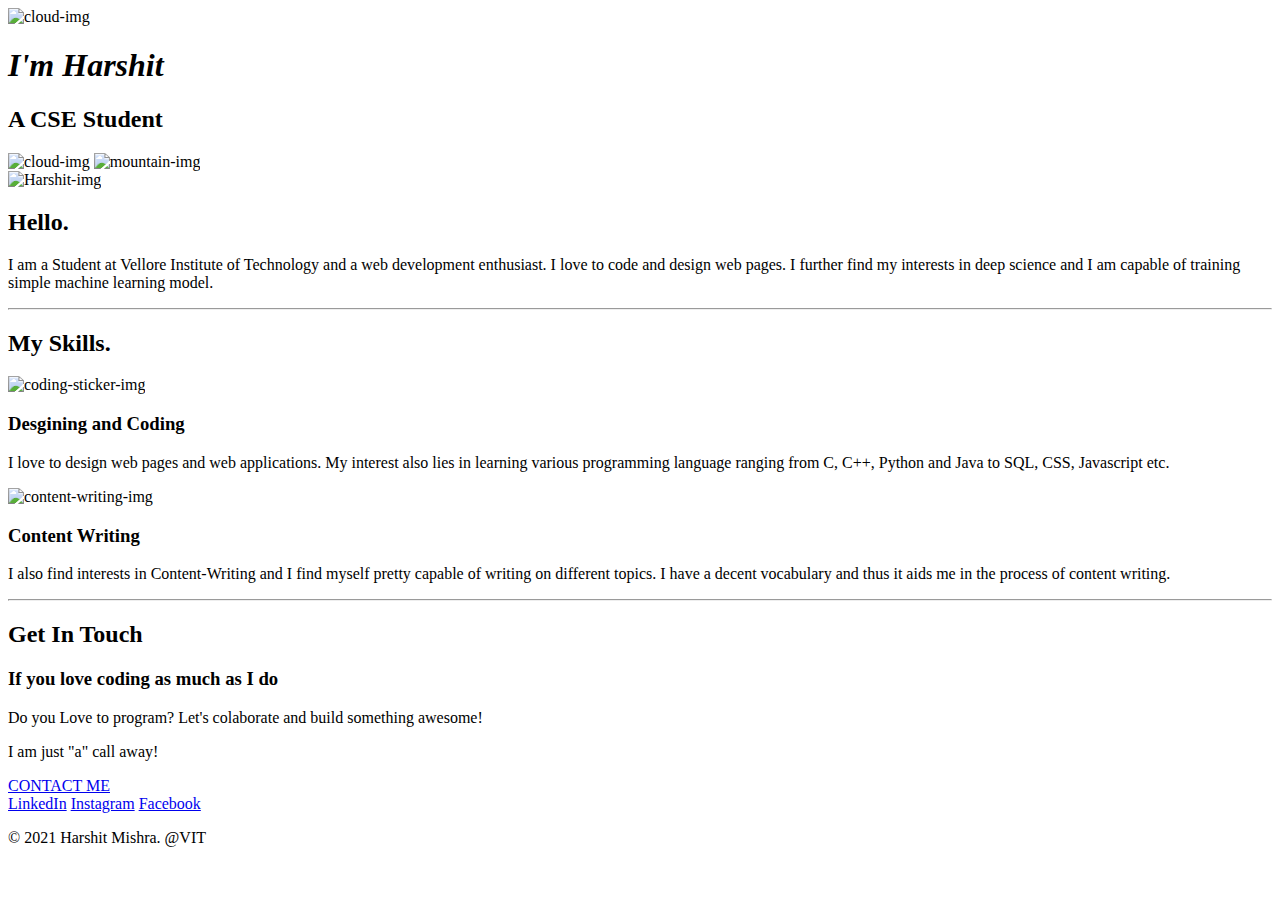
==== index.html @ fbe7b797 "Add files via upload" ====
<!DOCTYPE html>

<head>
  <meta charset="utf-8">
  <title>Harshit Mishra</title>
  <link rel="stylesheet" href="css/style.css">
  <link rel="icon" href="images/favicon.png">
  <link rel="preconnect" href="https://fonts.gstatic.com">
  <link href="https://fonts.googleapis.com/css2?family=Merriweather+Sans:wght@500&family=Montserrat:wght@500&family=Sacramento&display=swap" rel="stylesheet">
</head>

<body>
  <div class="top-container">
    <img class="top-cloud" src="images/cloud.png" alt="cloud-img">
    <h1><em>I'm Harshit</em></h1>
    <h2 class="weight">A <span class="pro">CSE</span> Student</h2>
    <img class="bottom-cloud" src="images/cloud.png" alt="cloud-img">
    <img id="once" src="images/mountain.png" alt="mountain-img">
  </div>

  <div class="middle-container">
    <div class="profile">
      <img class="Harshit" src="images/Harshit.png" alt="Harshit-img">
      <h2>Hello.</h2>
      <p class="Description">I am a Student at Vellore Institute of Technology and a web development enthusiast.
        I love to code and design web pages. I further find my interests in deep science and
        I am capable of training simple machine learning model.</p>
    </div>
    <hr>
    <div class="skills">
      <h2>My Skills.</h2>
      <div class="skill-row">
        <img class="Design" src="https://media2.giphy.com/media/d9IfL7seBexHLct75B/200w.webp?cid=ecf05e470o2piu1hdxawtgesckwyn03saq2llj6mebpdl7m1&rid=200w.webp" alt="coding-sticker-img">
        <h3>Desgining and Coding</h3>
        <p>I love to design web pages and web applications. My interest also lies in learning various programming language ranging
        from C, C++, Python and Java to SQL, CSS, Javascript etc. </p>
      </div>
      <div class="skill-row">
        <img class="Writing" src="https://media4.giphy.com/media/chbSItHGveOfYt5OqC/200w.webp?cid=ecf05e47czjty32skmirdoyzkozqfd3h77hwmb7ppzjpbu2o&rid=200w.webp" alt="content-writing-img">
        <h3>Content Writing</h3>
        <p>I also find interests in Content-Writing and I find myself pretty capable of writing on different topics.
          I have a decent vocabulary and thus it aids me in the process of content writing.</p>
      </div>
    </div>
    <hr>
    <div class="contact-me">
      <h2>Get In Touch</h2>
      <h3><strong>If you love coding as much as I do</strong></h3>
      <p>Do you Love to program? Let's colaborate and build something awesome!</p>
      <p>I am just "a" call away!</p>
      <a href="contact_info.html" class="BUTTON">CONTACT ME</a>
    </div>
  </div>


  <div class="bottom-container">
    <a class="footer-link" href="https://www.linkedin.com/in/harshit-mishra-509b4918b/">LinkedIn</a>
    <a class="footer-link" href="https://www.instagram.com/shaandaar_harshit/">Instagram</a>
    <a class="footer-link" href="https://www.facebook.com/profile.php?id=100029590718499">Facebook</a>
    <p class="copyright">© 2021 Harshit Mishra. @VIT</p>
  </div>


</body>

</html>
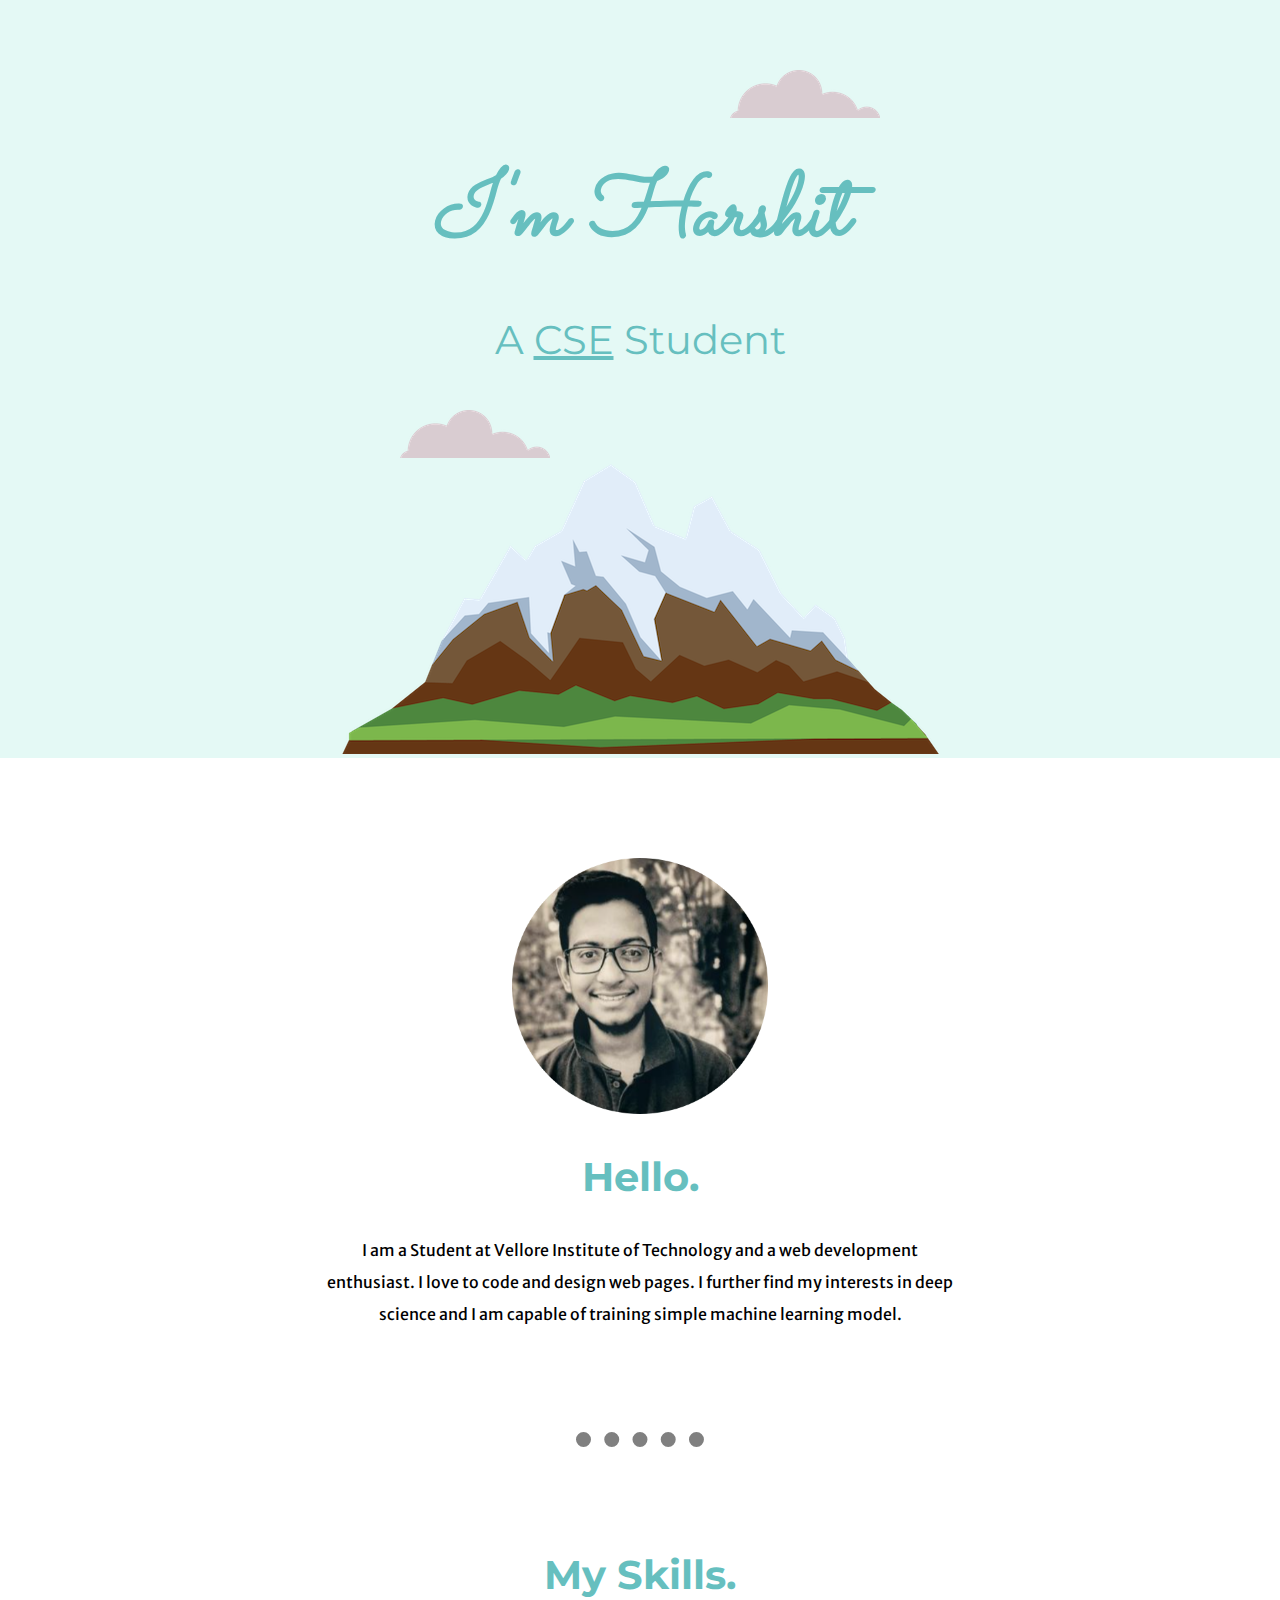
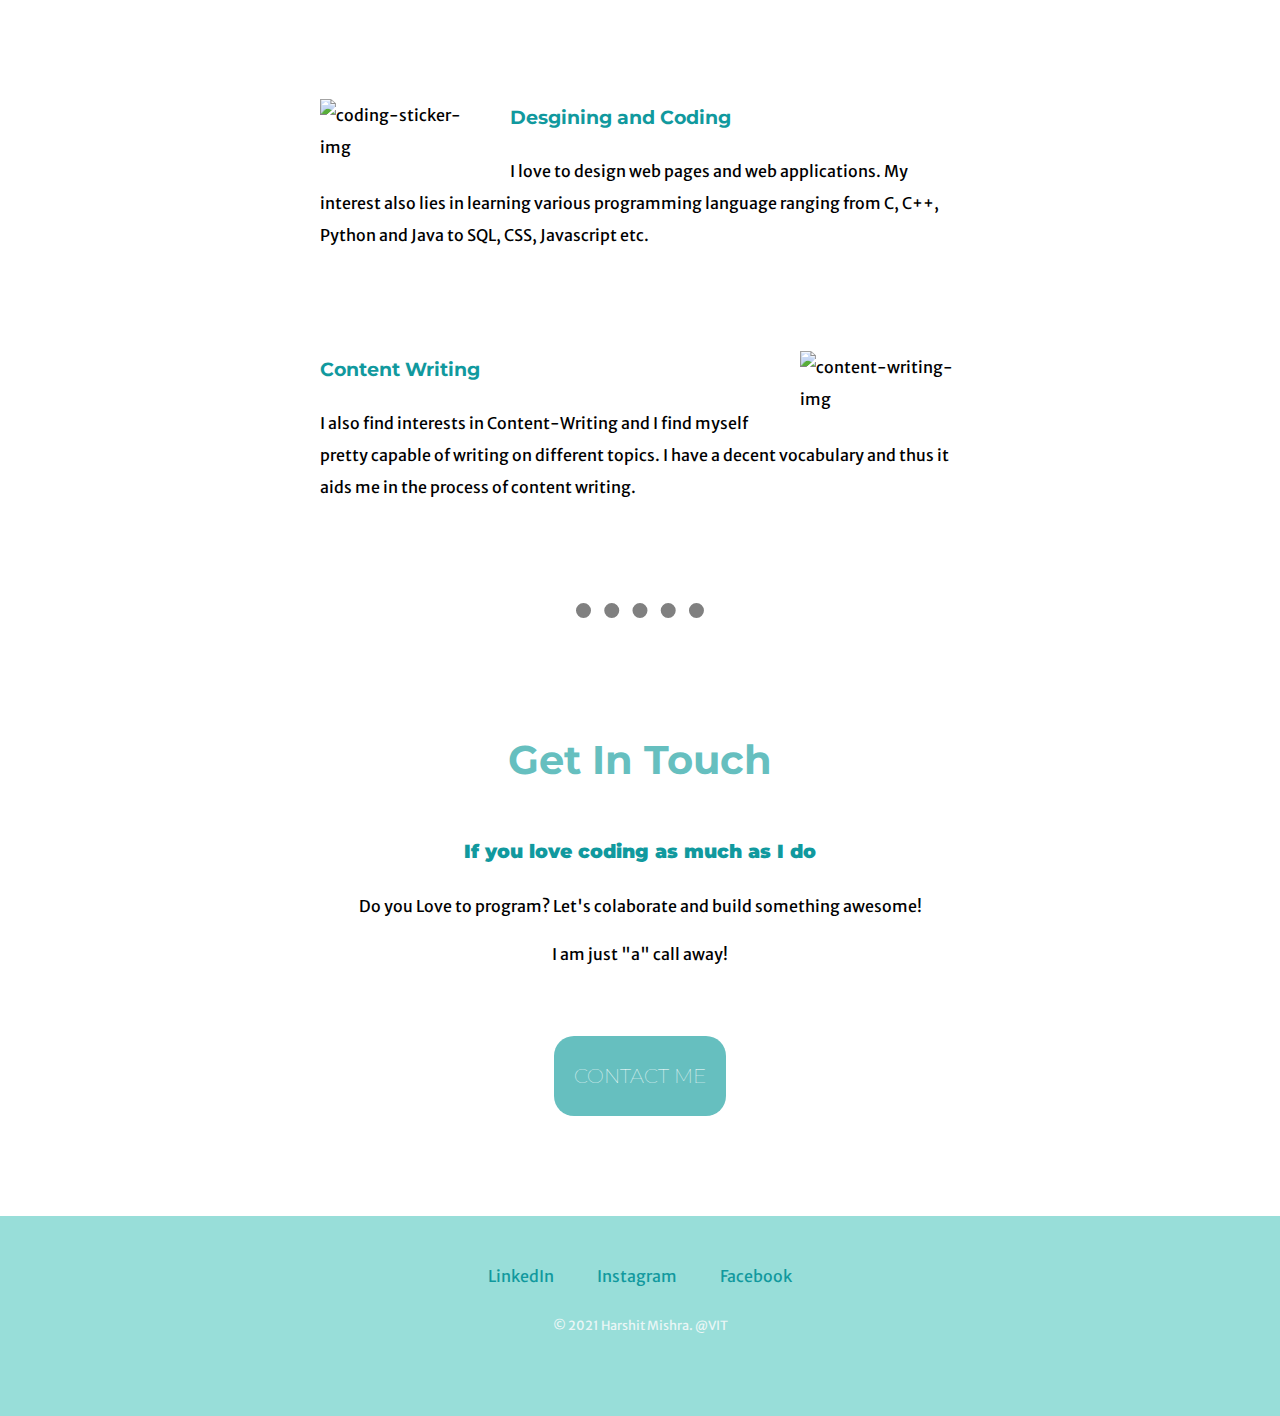
==== commit ef423366: "Contact Page Updation" ====
--- a/index.html
+++ b/index.html
@@ -1,66 +1,66 @@
-<!DOCTYPE html>
-
-<head>
-  <meta charset="utf-8">
-  <title>Harshit Mishra</title>
-  <link rel="stylesheet" href="css/style.css">
-  <link rel="icon" href="images/favicon.png">
-  <link rel="preconnect" href="https://fonts.gstatic.com">
-  <link href="https://fonts.googleapis.com/css2?family=Merriweather+Sans:wght@500&family=Montserrat:wght@500&family=Sacramento&display=swap" rel="stylesheet">
-</head>
-
-<body>
-  <div class="top-container">
-    <img class="top-cloud" src="images/cloud.png" alt="cloud-img">
-    <h1><em>I'm Harshit</em></h1>
-    <h2 class="weight">A <span class="pro">CSE</span> Student</h2>
-    <img class="bottom-cloud" src="images/cloud.png" alt="cloud-img">
-    <img id="once" src="images/mountain.png" alt="mountain-img">
-  </div>
-
-  <div class="middle-container">
-    <div class="profile">
-      <img class="Harshit" src="images/Harshit.png" alt="Harshit-img">
-      <h2>Hello.</h2>
-      <p class="Description">I am a Student at Vellore Institute of Technology and a web development enthusiast.
-        I love to code and design web pages. I further find my interests in deep science and
-        I am capable of training simple machine learning model.</p>
-    </div>
-    <hr>
-    <div class="skills">
-      <h2>My Skills.</h2>
-      <div class="skill-row">
-        <img class="Design" src="https://media2.giphy.com/media/d9IfL7seBexHLct75B/200w.webp?cid=ecf05e470o2piu1hdxawtgesckwyn03saq2llj6mebpdl7m1&rid=200w.webp" alt="coding-sticker-img">
-        <h3>Desgining and Coding</h3>
-        <p>I love to design web pages and web applications. My interest also lies in learning various programming language ranging
-        from C, C++, Python and Java to SQL, CSS, Javascript etc. </p>
-      </div>
-      <div class="skill-row">
-        <img class="Writing" src="https://media4.giphy.com/media/chbSItHGveOfYt5OqC/200w.webp?cid=ecf05e47czjty32skmirdoyzkozqfd3h77hwmb7ppzjpbu2o&rid=200w.webp" alt="content-writing-img">
-        <h3>Content Writing</h3>
-        <p>I also find interests in Content-Writing and I find myself pretty capable of writing on different topics.
-          I have a decent vocabulary and thus it aids me in the process of content writing.</p>
-      </div>
-    </div>
-    <hr>
-    <div class="contact-me">
-      <h2>Get In Touch</h2>
-      <h3><strong>If you love coding as much as I do</strong></h3>
-      <p>Do you Love to program? Let's colaborate and build something awesome!</p>
-      <p>I am just "a" call away!</p>
-      <a href="contact_info.html" class="BUTTON">CONTACT ME</a>
-    </div>
-  </div>
-
-
-  <div class="bottom-container">
-    <a class="footer-link" href="https://www.linkedin.com/in/harshit-mishra-509b4918b/">LinkedIn</a>
-    <a class="footer-link" href="https://www.instagram.com/shaandaar_harshit/">Instagram</a>
-    <a class="footer-link" href="https://www.facebook.com/profile.php?id=100029590718499">Facebook</a>
-    <p class="copyright">© 2021 Harshit Mishra. @VIT</p>
-  </div>
-
-
-</body>
-
-</html>
+<!DOCTYPE html>
+
+<head>
+  <meta charset="utf-8">
+  <title>Harshit Mishra</title>
+  <link rel="stylesheet" href="css/style.css">
+  <link rel="icon" href="images/favicon.png">
+  <link rel="preconnect" href="https://fonts.gstatic.com">
+  <link href="https://fonts.googleapis.com/css2?family=Merriweather+Sans:wght@500&family=Montserrat:wght@500&family=Sacramento&display=swap" rel="stylesheet">
+</head>
+
+<body>
+  <div class="top-container">
+    <img class="top-cloud" src="images/cloud.png" alt="cloud-img">
+    <h1><em>I'm Harshit</em></h1>
+    <h2 class="weight">A <span class="pro">CSE</span> Student</h2>
+    <img class="bottom-cloud" src="images/cloud.png" alt="cloud-img">
+    <img id="once" src="images/mountain.png" alt="mountain-img">
+  </div>
+
+  <div class="middle-container">
+    <div class="profile">
+      <img class="Harshit" src="images/Harshit.png" alt="Harshit-img">
+      <h2>Hello.</h2>
+      <p class="Description">I am a Student at Vellore Institute of Technology and a web development enthusiast.
+        I love to code and design web pages. I further find my interests in deep science and
+        I am capable of training simple machine learning model.</p>
+    </div>
+    <hr>
+    <div class="skills">
+      <h2>My Skills.</h2>
+      <div class="skill-row">
+        <img class="Design" src="https://media2.giphy.com/media/d9IfL7seBexHLct75B/200w.webp?cid=ecf05e470o2piu1hdxawtgesckwyn03saq2llj6mebpdl7m1&rid=200w.webp" alt="coding-sticker-img">
+        <h3>Desgining and Coding</h3>
+        <p>I love to design web pages and web applications. My interest also lies in learning various programming language ranging
+        from C, C++, Python and Java to SQL, CSS, Javascript etc. </p>
+      </div>
+      <div class="skill-row">
+        <img class="Writing" src="https://media4.giphy.com/media/chbSItHGveOfYt5OqC/200w.webp?cid=ecf05e47czjty32skmirdoyzkozqfd3h77hwmb7ppzjpbu2o&rid=200w.webp" alt="content-writing-img">
+        <h3>Content Writing</h3>
+        <p>I also find interests in Content-Writing and I find myself pretty capable of writing on different topics.
+          I have a decent vocabulary and thus it aids me in the process of content writing.</p>
+      </div>
+    </div>
+    <hr>
+    <div class="contact-me">
+      <h2>Get In Touch</h2>
+      <h3><strong>If you love coding as much as I do</strong></h3>
+      <p>Do you Love to program? Let's colaborate and build something awesome!</p>
+      <p>I am just "a" call away!</p>
+      <a href="contact_info.html" class="BUTTON">CONTACT ME</a>
+    </div>
+  </div>
+
+
+  <div class="bottom-container">
+    <a class="footer-link" href="https://www.linkedin.com/in/harshit-mishra-509b4918b/">LinkedIn</a>
+    <a class="footer-link" href="https://www.instagram.com/shaandaar_harshit/">Instagram</a>
+    <a class="footer-link" href="https://www.facebook.com/profile.php?id=100029590718499">Facebook</a>
+    <p class="copyright">© 2021 Harshit Mishra. @VIT</p>
+  </div>
+
+
+</body>
+
+</html>
--- a/css/style.css
+++ b/css/style.css
@@ -0,0 +1,153 @@
+body {
+  margin: 0;
+  text-align: center;
+  font-family: 'Merriweather Sans', sans-serif;
+}
+
+.top-container {
+  background-color: #E4F9F5;
+}
+
+h1 {
+  color: #66BFBF;
+  font-size: 5.625rem;
+  font-family: 'Sacramento', cursive;
+  margin: 50px auto 0 auto;
+}
+
+h2 {
+  color: #66BFBF;
+  font-size: 2.5rem;
+  font-family: "Montserrat", sans-serif;
+}
+
+.weight {
+  font-weight: normal;
+}
+
+h3 {
+  color: #11999E;
+  font-family: "Montserrat", sans-serif;
+}
+
+a {
+  color: #11999E;
+}
+
+hr {
+  border-style: none;
+  border-top-style: dotted;
+  width: 10%;
+  border-width: 15px;
+  color: grey;
+}
+
+.Description {
+  line-height: 2;
+  margin: 0 25% 8% 25%;
+}
+
+.skills {
+  margin-top: 8%;
+}
+
+.contact-me {
+  line-height: 2;
+  margin-top: 8%;
+}
+
+.top-container {
+  position: relative;
+  padding-top: 100px;
+  margin-bottom: 100px;
+}
+
+.bottom-cloud {
+  position: absolute;
+  left: 400px;
+  bottom: 300px;
+}
+
+.top-cloud {
+  position: absolute;
+  top: 70px;
+  right: 400px;
+}
+
+.skill-row {
+  margin: 100px auto;
+  width: 50%;
+  text-align: left;
+  line-height: 2;
+}
+
+.Harshit {
+  width: 20%;
+}
+
+.Design {
+  width: 25%;
+  float: left;
+  margin-right: 30px;
+}
+
+.Writing {
+  width: 25%;
+  float: right;
+  margin-left: 30px;
+}
+
+.pro {
+  text-decoration: underline;
+}
+
+.once {
+  height: 2500px;
+}
+
+.bottom-container {
+  padding: 50px;
+  margin-top: 50px;
+  background-color: #98ded9;
+}
+
+a:hover {
+  color: #EAF6F6;
+}
+
+.footer-link {
+  margin: 20px;
+  text-decoration: none;
+}
+
+.copyright {
+  padding: 20px;
+  color: #EAF6F6;
+  font-size: 0.79rem;
+}
+
+.BUTTON {
+  margin: 50px auto;
+  -webkit-border-radius: 20px;
+  -moz-border-radius: 20px;
+  border-radius: 20px;
+  color: #FFFFFF;
+  font-family: "Montserrat", sans-serif;
+  font-size: 20px;
+  font-weight: 100;
+  padding: 20px;
+  background-color: #66BFBF;
+  text-decoration: none;
+  display: inline-block;
+  cursor: pointer;
+  text-align: center;
+}
+
+.BUTTON:hover {
+  background: #66DAF6;
+  border: solid #66BFBF 1px;
+  -webkit-border-radius: 20px;
+  -moz-border-radius: 20px;
+  border-radius: 20px;
+  text-decoration: none;
+}
